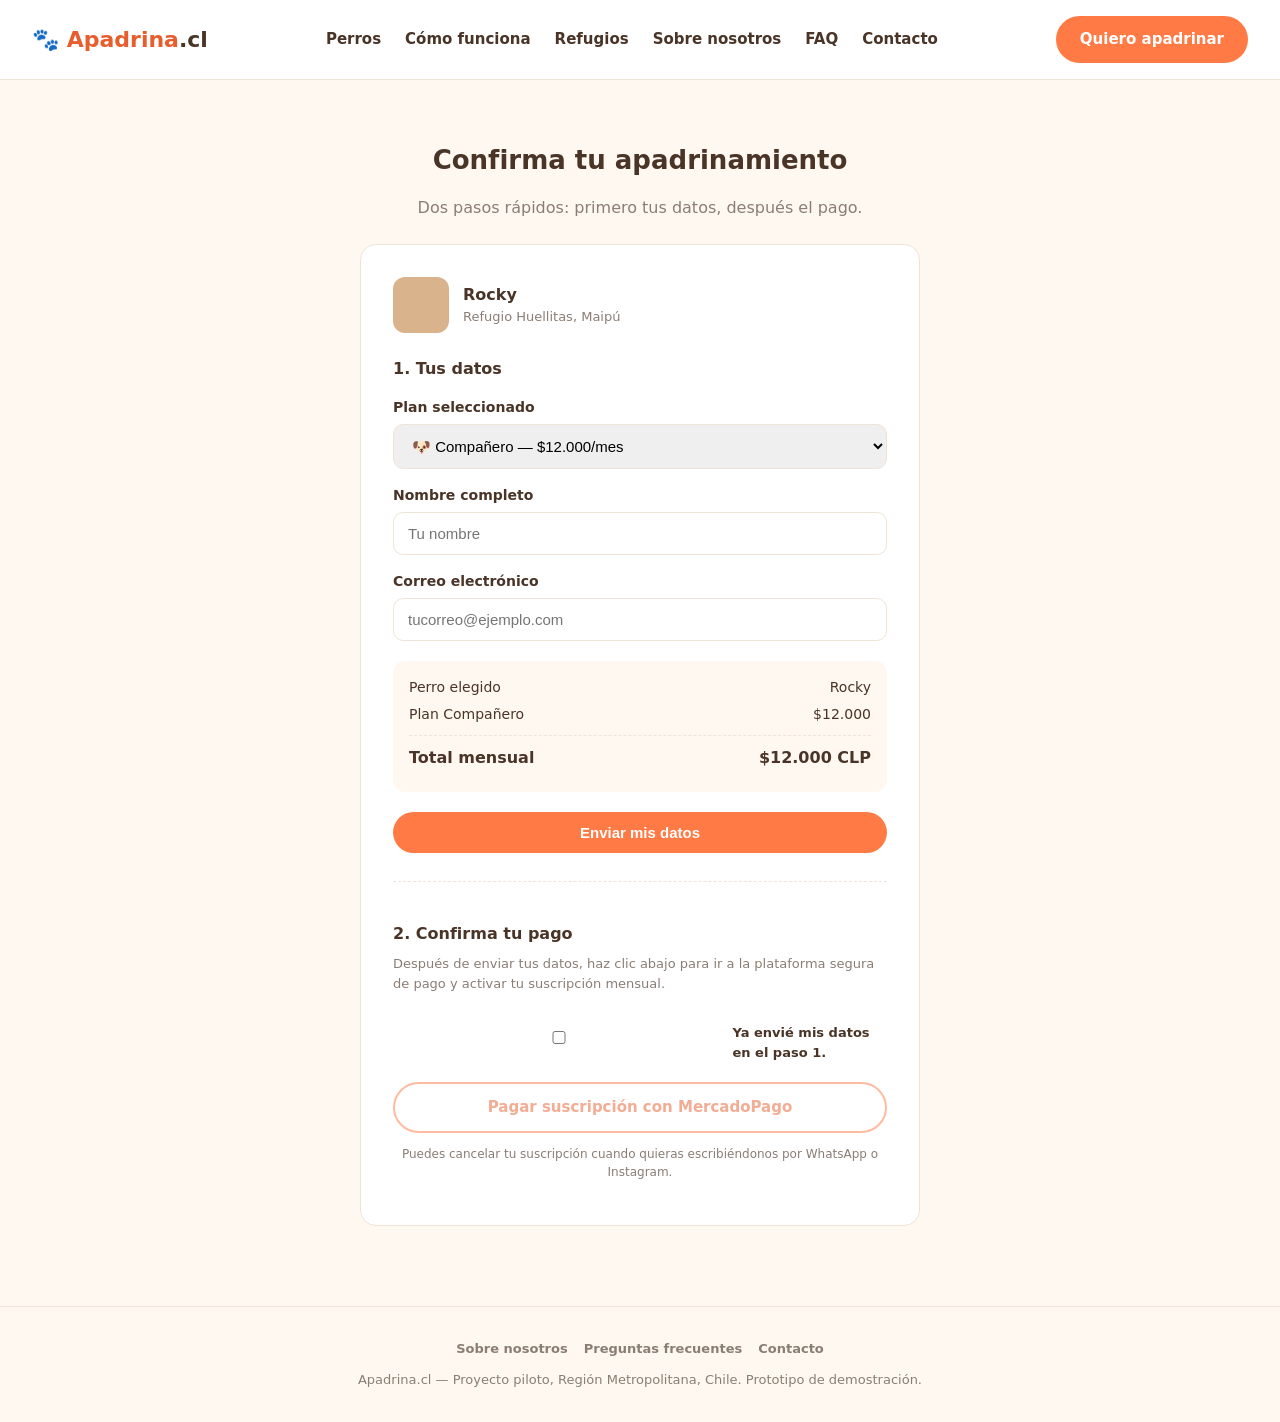
==== checkout.html @ f69b29a4 "v2" ====
<!DOCTYPE html>
<html lang="es-CL">
<head>
<meta charset="UTF-8">
<meta name="viewport" content="width=device-width, initial-scale=1.0">
<title>Suscribirme — Apadrina</title>
<link rel="stylesheet" href="style.css">
</head>
<body>

<div id="header-placeholder"></div>

<div class="container">
  <h2 class="section-title" style="text-align:center;">Confirma tu apadrinamiento</h2>
  <p class="section-sub" style="text-align:center;">Dos pasos rápidos: primero tus datos, después el pago.</p>

  <div class="form-box" style="max-width:560px;">
    <div style="display:flex; align-items:center; gap:14px;">
      <div id="perro-foto" style="width:56px;height:56px;border-radius:12px;background-color:#D9B38C;background-size:cover;background-position:center;"></div>
      <div>
        <b id="perro-nombre">Rocky</b>
        <div style="font-size:13px;color:var(--gris);" id="perro-refugio">Refugio Huellitas, Maipú</div>
      </div>
    </div>

    <!-- PASO 1: Formulario de datos -->
    <h3 style="margin-top:24px; font-size:16px;">1. Tus datos</h3>
    <form id="checkout-form" action="https://formspree.io/f/TU_ID_DE_FORMSPREE" method="POST">
      <input type="hidden" name="perro" id="input-perro" value="Rocky">
      <input type="hidden" name="plan" id="input-plan" value="Compañero - $12.000/mes">

      <label for="plan-select">Plan seleccionado</label>
      <select id="plan-select" name="plan_legible" style="width:100%;padding:12px 14px;border:1px solid var(--borde);border-radius:10px;font-size:15px;">
        <option value="Amigo - $5.000/mes">🐾 Amigo — $5.000/mes</option>
        <option value="Compañero - $12.000/mes" selected>🐶 Compañero — $12.000/mes</option>
        <option value="Familia Apadrina - $20.000/mes">🏡 Familia Apadrina — $20.000/mes</option>
      </select>

      <label for="nombre">Nombre completo</label>
      <input type="text" id="nombre" name="nombre" placeholder="Tu nombre" required>

      <label for="email">Correo electrónico</label>
      <input type="email" id="email" name="email" placeholder="tucorreo@ejemplo.com" required>

      <div class="summary-box">
        <div class="summary-row"><span>Perro elegido</span><span id="resumen-perro">Rocky</span></div>
        <div class="summary-row"><span id="resumen-plan-label">Plan Compañero</span><span id="resumen-plan-precio">$12.000</span></div>
        <div class="summary-row total"><span>Total mensual</span><span id="resumen-total">$12.000 CLP</span></div>
      </div>

      <button type="submit" id="btn-enviar-datos" class="btn btn-primary" style="width:100%; margin-top:20px;">Enviar mis datos</button>
    </form>

    <!-- PASO 2: Pago (se habilita después de enviar el formulario) -->
    <div id="paso-pago" style="margin-top:28px; padding-top:24px; border-top:1px dashed var(--borde);">
      <h3 style="font-size:16px; margin-bottom:8px;">2. Confirma tu pago</h3>
      <p style="font-size:13px; color:var(--gris); margin-top:0;">Después de enviar tus datos, haz clic abajo para ir a la plataforma segura de pago y activar tu suscripción mensual.</p>

      <div class="checkbox-group" style="display:flex; align-items:center; gap:8px; margin:14px 0;">
        <input type="checkbox" id="confirm-data-checkbox">
        <label for="confirm-data-checkbox" style="font-size:13px;">Ya envié mis datos en el paso 1.</label>
      </div>

      <a href="#" id="btn-pagar" class="btn btn-secondary" style="width:100%; text-align:center; display:block; pointer-events:none; opacity:0.5;">Pagar suscripción con MercadoPago</a>
      <p style="font-size:12px; color:var(--gris); text-align:center; margin-top:12px;">Puedes cancelar tu suscripción cuando quieras escribiéndonos por WhatsApp o Instagram.</p>
    </div>
  </div>
</div>

<div id="footer-placeholder"></div>

<script src="animales.js"></script>
<script src="main.js"></script>
<script>
  // Links de suscripción de MercadoPago por nivel (reemplazar cuando estén creados los planes reales)
  const LINKS_MERCADOPAGO = {
    'Amigo - $5.000/mes': 'https://link.mercadopago.cl/apadrina-amigo',
    'Compañero - $12.000/mes': 'https://link.mercadopago.cl/apadrina-companero',
    'Familia Apadrina - $20.000/mes': 'https://link.mercadopago.cl/apadrina-familia',
  };

  const PRECIOS = {
    'Amigo - $5.000/mes': '$5.000',
    'Compañero - $12.000/mes': '$12.000',
    'Familia Apadrina - $20.000/mes': '$20.000',
  };

  document.addEventListener('DOMContentLoaded', () => {
    // Lee el perro y el plan desde la URL (ej. checkout.html?id=rocky&perro=Rocky&tier=companero)
    const params = new URLSearchParams(window.location.search);
    const idAnimal = params.get('id');
    const animal = (idAnimal && typeof animalesDB !== 'undefined') ? animalesDB[idAnimal] : null;
    const perro = animal ? animal.nombre : (params.get('perro') || 'Rocky');
    const tierParam = params.get('tier');

    const tierToPlan = {
      amigo: 'Amigo - $5.000/mes',
      'compañero': 'Compañero - $12.000/mes',
      companero: 'Compañero - $12.000/mes',
      familia: 'Familia Apadrina - $20.000/mes',
    };

    const planSelect = document.getElementById('plan-select');
    if (tierParam && tierToPlan[tierParam]) {
      planSelect.value = tierToPlan[tierParam];
    }

    document.getElementById('perro-nombre').textContent = perro;
    document.getElementById('resumen-perro').textContent = perro;
    document.getElementById('input-perro').value = perro;

    if (animal) {
      document.getElementById('perro-refugio').textContent = `${animal.refugio}, ${animal.comuna}`;
      const fotoEl = document.getElementById('perro-foto');
      const fotoPrincipal = (animal.imagenes && animal.imagenes[0]) ? `Imagenes/Mascotas/${animal.imagenes[0]}` : '';
      if (fotoPrincipal) {
        fotoEl.style.backgroundImage = `url('${fotoPrincipal}')`;
      } else {
        fotoEl.style.backgroundColor = animal.colorPlaceholder || '#D9B38C';
      }
    }

    function actualizarResumen() {
      const planValue = planSelect.value;
      document.getElementById('input-plan').value = planValue;
      document.getElementById('resumen-plan-label').textContent = 'Plan ' + planValue.split(' - ')[0];
      document.getElementById('resumen-plan-precio').textContent = PRECIOS[planValue];
      document.getElementById('resumen-total').textContent = PRECIOS[planValue] + ' CLP';

      const btnPagar = document.getElementById('btn-pagar');
      btnPagar.href = LINKS_MERCADOPAGO[planValue];
    }

    planSelect.addEventListener('change', actualizarResumen);
    actualizarResumen();

    // Habilita el botón de pago solo cuando el usuario confirma que ya envió el formulario
    const checkbox = document.getElementById('confirm-data-checkbox');
    const btnPagar = document.getElementById('btn-pagar');
    checkbox.addEventListener('change', () => {
      if (checkbox.checked) {
        btnPagar.style.pointerEvents = 'auto';
        btnPagar.style.opacity = '1';
        btnPagar.classList.remove('btn-secondary');
        btnPagar.classList.add('btn-primary');
      } else {
        btnPagar.style.pointerEvents = 'none';
        btnPagar.style.opacity = '0.5';
        btnPagar.classList.remove('btn-primary');
        btnPagar.classList.add('btn-secondary');
      }
    });

    // Cuando el formulario se envía, tildamos el checkbox automáticamente
    document.getElementById('checkout-form').addEventListener('submit', () => {
      setTimeout(() => {
        checkbox.checked = true;
        checkbox.dispatchEvent(new Event('change'));
      }, 300);
    });
  });
</script>
</body>
</html>
---- style.css ----
:root {
  --naranja: #FF7A45;
  --naranja-oscuro: #E85D2C;
  --crema: #FFF8F1;
  --marron: #4A3427;
  --verde: #3FA34D;
  --gris: #8A7D74;
  --borde: #F0E4D8;
  --radius: 16px;
}

* { box-sizing: border-box; }

body {
  margin: 0;
  font-family: 'Segoe UI', system-ui, -apple-system, sans-serif;
  background: var(--crema);
  color: var(--marron);
  line-height: 1.5;
}

a { text-decoration: none; color: inherit; }

.navbar {
  display: flex;
  align-items: center;
  justify-content: space-between;
  padding: 16px 32px;
  background: #fff;
  border-bottom: 1px solid var(--borde);
  position: sticky;
  top: 0;
  z-index: 10;
}

.logo {
  font-size: 22px;
  font-weight: 800;
  color: var(--naranja-oscuro);
}

.logo span { color: var(--marron); }

.nav-links { display: flex; gap: 24px; font-weight: 600; font-size: 15px; }
.nav-links a:hover { color: var(--naranja-oscuro); }

.btn {
  display: inline-block;
  padding: 12px 24px;
  border-radius: 999px;
  font-weight: 700;
  border: none;
  cursor: pointer;
  font-size: 15px;
}

.btn-primary { background: var(--naranja); color: #fff; }
.btn-primary:hover { background: var(--naranja-oscuro); }

.btn-secondary { background: #fff; color: var(--naranja-oscuro); border: 2px solid var(--naranja); }

.container { max-width: 1100px; margin: 0 auto; padding: 40px 24px; }

.hero {
  text-align: center;
  padding: 64px 24px;
  background: linear-gradient(180deg, #FFF3E9 0%, var(--crema) 100%);
}

.hero h1 { font-size: 40px; margin-bottom: 12px; max-width: 700px; margin-inline: auto; }
.hero p { font-size: 18px; color: var(--gris); max-width: 600px; margin: 0 auto 28px; }

/* Banner de inicio con foto de fondo (se usa solo en index.html) */
.hero-banner {
  position: relative;
  min-height: 480px;
  display: flex;
  align-items: center;
  justify-content: center;
  text-align: center;
  background-size: cover;
  background-position: center;
  overflow: hidden;
}

.hero-banner-overlay {
  position: absolute;
  inset: 0;
  background: linear-gradient(180deg, rgba(74,52,39,0.55) 0%, rgba(74,52,39,0.75) 100%);
}

.hero-banner-content {
  position: relative;
  z-index: 2;
  padding: 24px;
  color: #fff;
}

.hero-banner-content .badge {
  background: rgba(255,255,255,0.15);
  color: #fff;
}

.hero-banner-content h1 {
  font-size: 42px;
  margin-bottom: 12px;
  max-width: 700px;
  margin-inline: auto;
  text-shadow: 0 2px 12px rgba(0,0,0,0.35);
}

.hero-banner-content p {
  font-size: 18px;
  color: #fff;
  opacity: 0.95;
  max-width: 600px;
  margin: 0 auto 28px;
}

.badge {
  display: inline-block;
  background: #FFE8D9;
  color: var(--naranja-oscuro);
  padding: 6px 14px;
  border-radius: 999px;
  font-weight: 700;
  font-size: 13px;
  margin-bottom: 16px;
}

.grid {
  display: grid;
  grid-template-columns: repeat(auto-fit, minmax(240px, 1fr));
  gap: 24px;
  margin-top: 32px;
}

.card {
  background: #fff;
  border-radius: var(--radius);
  overflow: hidden;
  border: 1px solid var(--borde);
  transition: transform 0.15s, box-shadow 0.15s;
}

.card:hover { transform: translateY(-4px); box-shadow: 0 12px 24px rgba(0,0,0,0.08); }

.card-img {
  height: 180px;
  background-size: cover;
  background-position: center;
  display: flex;
  align-items: flex-end;
  justify-content: flex-end;
  padding: 10px;
}

.card-body { padding: 16px; }
.card-body h3 { margin: 0 0 4px; font-size: 18px; }
.card-body .meta { color: var(--gris); font-size: 13px; margin-bottom: 10px; }

.progress-bar { background: var(--borde); border-radius: 999px; height: 8px; overflow: hidden; margin-bottom: 8px; }
.progress-fill { background: var(--naranja); height: 100%; border-radius: 999px; }

.tag {
  display: inline-block;
  background: #FFF3E9;
  color: var(--naranja-oscuro);
  font-size: 12px;
  font-weight: 700;
  padding: 3px 10px;
  border-radius: 999px;
  position: absolute;
}

.section-title { font-size: 26px; margin-bottom: 6px; }
.section-sub { color: var(--gris); margin-bottom: 24px; }

.tiers {
  display: grid;
  grid-template-columns: repeat(auto-fit, minmax(220px, 1fr));
  gap: 20px;
}

.tier {
  background: #fff;
  border: 2px solid var(--borde);
  border-radius: var(--radius);
  padding: 24px;
  cursor: pointer;
  transition: border-color 0.15s;
}

.tier:hover, .tier.selected { border-color: var(--naranja); }
.tier h4 { margin: 0 0 4px; font-size: 18px; }
.tier .price { font-size: 28px; font-weight: 800; color: var(--naranja-oscuro); margin: 8px 0; }
.tier .price span { font-size: 14px; color: var(--gris); font-weight: 500; }
.tier ul { padding-left: 18px; margin: 12px 0; color: var(--marron); font-size: 14px; }
.tier li { margin-bottom: 6px; }

footer {
  text-align: center;
  padding: 32px;
  color: var(--gris);
  font-size: 13px;
  border-top: 1px solid var(--borde);
  margin-top: 40px;
}

.dog-hero {
  display: grid;
  grid-template-columns: 1fr 1fr;
  gap: 40px;
  align-items: start;
}

.dog-photo {
  width: 100%;
  height: 380px;
  border-radius: var(--radius);
  background-size: cover;
  background-position: center;
}

.stat-box {
  display: flex;
  gap: 16px;
  margin: 20px 0;
}

.stat {
  background: #fff;
  border: 1px solid var(--borde);
  border-radius: 12px;
  padding: 14px 18px;
  flex: 1;
  text-align: center;
}

.stat b { display: block; font-size: 20px; color: var(--naranja-oscuro); }
.stat span { font-size: 12px; color: var(--gris); }

.form-box {
  background: #fff;
  border: 1px solid var(--borde);
  border-radius: var(--radius);
  padding: 32px;
  max-width: 480px;
  margin: 0 auto;
}

.form-box label { display: block; font-weight: 700; margin: 16px 0 6px; font-size: 14px; }
.form-box input {
  width: 100%;
  padding: 12px 14px;
  border: 1px solid var(--borde);
  border-radius: 10px;
  font-size: 15px;
}

.summary-box {
  background: var(--crema);
  border-radius: 12px;
  padding: 16px;
  margin-top: 20px;
  font-size: 14px;
}

.summary-row { display: flex; justify-content: space-between; margin-bottom: 6px; }
.summary-row.total { font-weight: 800; font-size: 16px; border-top: 1px dashed var(--borde); padding-top: 10px; margin-top: 10px; }

.dash-layout { display: grid; grid-template-columns: 280px 1fr; gap: 24px; }

.dash-sidebar {
  background: #fff;
  border: 1px solid var(--borde);
  border-radius: var(--radius);
  padding: 20px;
  height: fit-content;
}

.dash-sidebar img.avatar {
  width: 100%;
  height: 160px;
  object-fit: cover;
  border-radius: 12px;
  background-size: cover;
  background-position: center;
}

.chat-box {
  background: #fff;
  border: 1px solid var(--borde);
  border-radius: var(--radius);
  display: flex;
  flex-direction: column;
  height: 560px;
}

.chat-header {
  padding: 16px 20px;
  border-bottom: 1px solid var(--borde);
  font-weight: 700;
  display: flex;
  align-items: center;
  gap: 10px;
}

.chat-messages {
  flex: 1;
  padding: 20px;
  overflow-y: auto;
  display: flex;
  flex-direction: column;
  gap: 14px;
}

.msg { max-width: 70%; padding: 10px 14px; border-radius: 14px; font-size: 14px; }
.msg.received { background: var(--crema); align-self: flex-start; border-bottom-left-radius: 4px; }
.msg.sent { background: var(--naranja); color: #fff; align-self: flex-end; border-bottom-right-radius: 4px; }
.msg img { max-width: 100%; border-radius: 10px; margin-top: 6px; display: block; }
.msg .time { font-size: 11px; opacity: 0.6; margin-top: 4px; }

.chat-input {
  display: flex;
  gap: 10px;
  padding: 14px;
  border-top: 1px solid var(--borde);
}

.chat-input input {
  flex: 1;
  padding: 12px 14px;
  border: 1px solid var(--borde);
  border-radius: 999px;
  font-size: 14px;
}

.dash-nav { list-style: none; padding: 0; margin: 20px 0 0; }
.dash-nav li { padding: 10px 12px; border-radius: 8px; font-weight: 600; font-size: 14px; margin-bottom: 4px; }
.dash-nav li.active { background: #FFF3E9; color: var(--naranja-oscuro); }

/* Menú móvil */
.mobile-menu-button {
  display: none;
  background: none;
  border: none;
  cursor: pointer;
  padding: 6px;
}

.hamburger-icon,
.hamburger-icon::before,
.hamburger-icon::after {
  display: block;
  width: 24px;
  height: 2px;
  background: var(--marron);
  position: relative;
  transition: 0.2s;
}

.hamburger-icon::before,
.hamburger-icon::after {
  content: "";
  position: absolute;
  left: 0;
}

.hamburger-icon::before { top: -7px; }
.hamburger-icon::after { top: 7px; }

@media (max-width: 800px) {
  .navbar { padding: 14px 20px; flex-wrap: wrap; }
  .logo { font-size: 19px; }

  .nav-links {
    display: none;
    position: absolute;
    top: 100%;
    left: 0;
    right: 0;
    background: #fff;
    flex-direction: column;
    gap: 0;
    padding: 8px 20px 16px;
    border-bottom: 1px solid var(--borde);
    box-shadow: 0 8px 16px rgba(0,0,0,0.06);
  }

  .nav-links.open {
    display: flex;
  }

  .nav-links a {
    padding: 12px 0;
    border-bottom: 1px solid var(--borde);
  }

  .nav-links a:last-child { border-bottom: none; }

  .mobile-menu-button { display: block; order: 3; }

  .navbar .btn-primary { order: 2; font-size: 13px; padding: 10px 16px; }

  .hero { padding: 40px 18px; }
  .hero h1 { font-size: 28px; }
  .hero p { font-size: 15px; }

  .hero-banner { min-height: 360px; }
  .hero-banner-content h1 { font-size: 28px; }
  .hero-banner-content p { font-size: 15px; }

  .container { padding: 28px 16px; }

  .grid { grid-template-columns: 1fr; gap: 16px; }
  .grid[style*="repeat(3"] { grid-template-columns: 1fr !important; }

  .section-title { font-size: 21px; }

  .dog-hero, .dash-layout { grid-template-columns: 1fr; }
  .dog-photo { height: 220px; }

  .stat-box { flex-wrap: wrap; }
  .stat { min-width: 45%; }

  .tiers { grid-template-columns: 1fr; }

  .form-box { padding: 20px; }

  .dash-sidebar { order: 2; }
  .chat-box { height: 460px; order: 1; }
  .msg { max-width: 85%; }

  footer { padding: 24px 16px; font-size: 12px; }
}

@media (max-width: 420px) {
  .stat { min-width: 100%; }
}
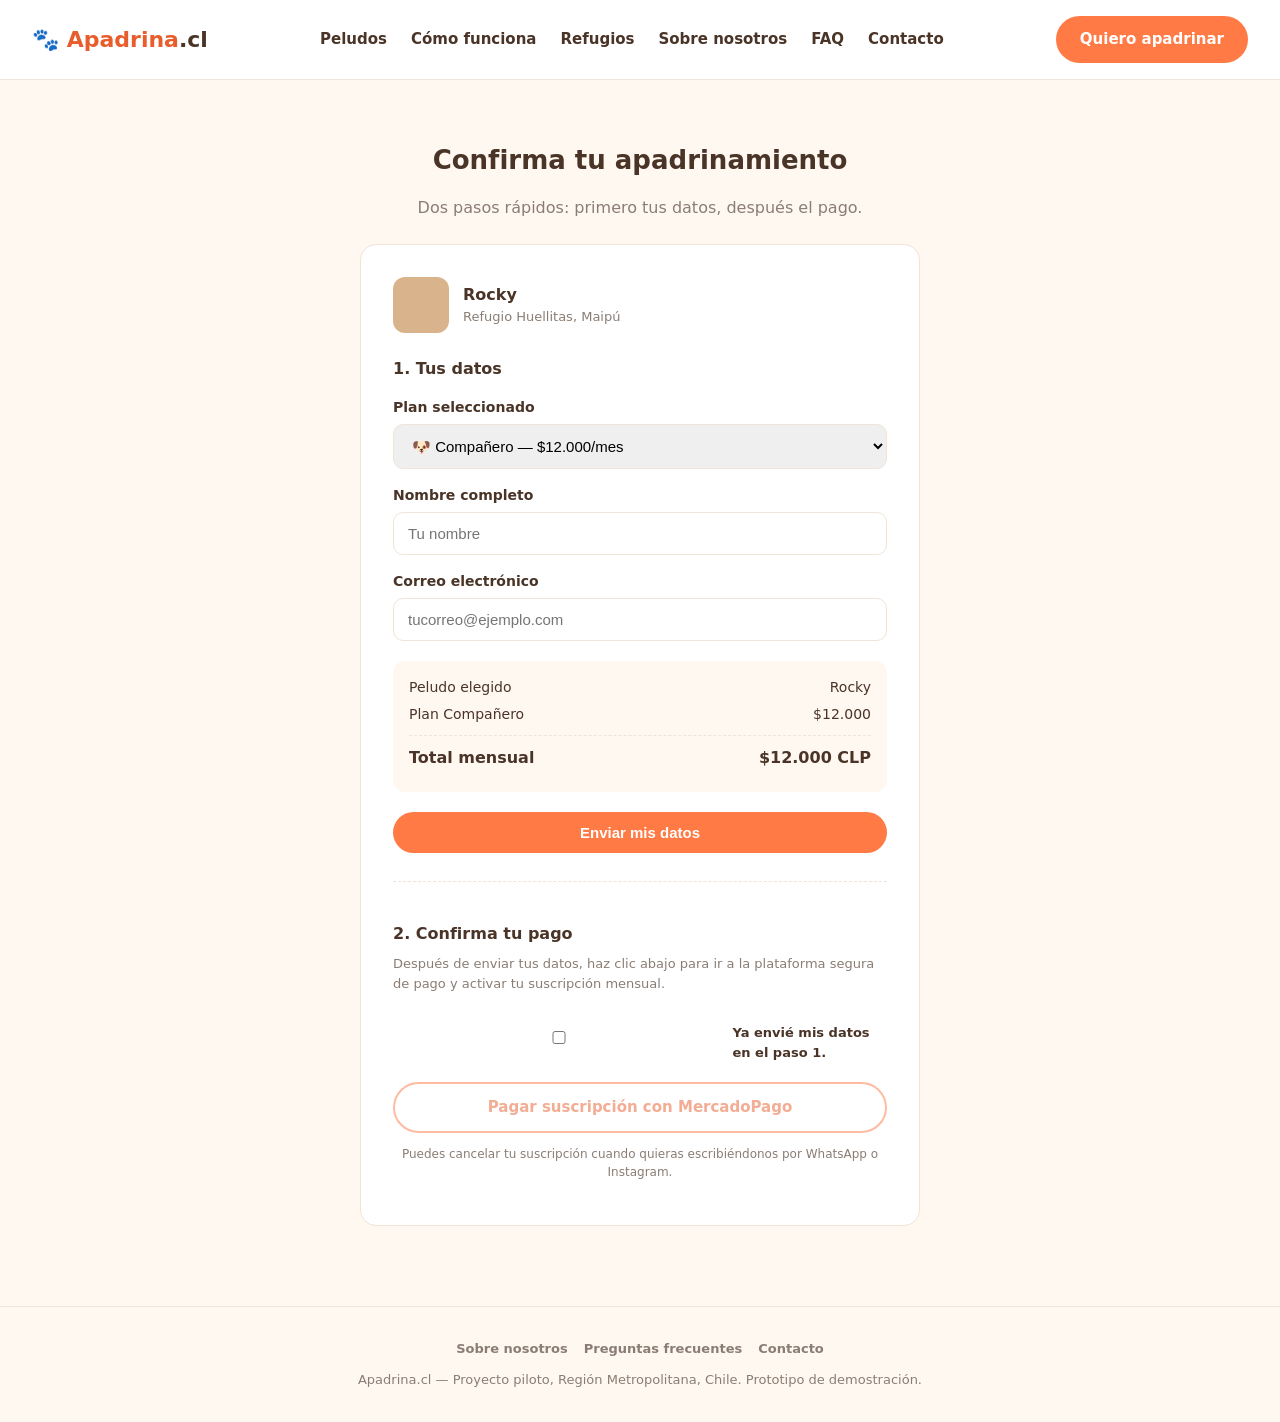
==== commit a3a09e7e: "v4" ====
--- a/checkout.html
+++ b/checkout.html
@@ -5,6 +5,7 @@
 <meta name="viewport" content="width=device-width, initial-scale=1.0">
 <title>Suscribirme — Apadrina</title>
 <link rel="stylesheet" href="style.css">
+<link rel="icon" href="Imagenes/Banners/favicon.png" type="image/png">
 </head>
 <body>
 
@@ -43,7 +44,7 @@
       <input type="email" id="email" name="email" placeholder="tucorreo@ejemplo.com" required>
 
       <div class="summary-box">
-        <div class="summary-row"><span>Perro elegido</span><span id="resumen-perro">Rocky</span></div>
+        <div class="summary-row"><span>Peludo elegido</span><span id="resumen-perro">Rocky</span></div>
         <div class="summary-row"><span id="resumen-plan-label">Plan Compañero</span><span id="resumen-plan-precio">$12.000</span></div>
         <div class="summary-row total"><span>Total mensual</span><span id="resumen-total">$12.000 CLP</span></div>
       </div>
--- a/style.css
+++ b/style.css
@@ -117,6 +117,11 @@
   margin: 0 auto 28px;
 }
 
+/* Banner de escritorio por defecto; se reemplaza por la versión vertical en mobile (ver media query abajo) */
+.hero-banner {
+  background-image: url('Imagenes/Banners/bannersperritos.png');
+}
+
 .badge {
   display: inline-block;
   background: #FFE8D9;
@@ -133,6 +138,126 @@
   grid-template-columns: repeat(auto-fit, minmax(240px, 1fr));
   gap: 24px;
   margin-top: 32px;
+}
+
+/* Sección "Cómo funciona" con tono emocional, no de checklist */
+.pasos-emocion {
+  display: grid;
+  grid-template-columns: repeat(3, 1fr);
+  gap: 28px;
+  margin-top: 36px;
+  position: relative;
+}
+
+.paso-emocion {
+  background: #fff;
+  border: 1px solid var(--borde);
+  border-radius: var(--radius);
+  padding: 32px 24px;
+  text-align: center;
+  position: relative;
+  transition: transform 0.2s ease, box-shadow 0.2s ease;
+}
+
+.paso-emocion:hover {
+  transform: translateY(-6px);
+  box-shadow: 0 16px 32px rgba(232, 93, 44, 0.12);
+}
+
+.paso-emoji {
+  display: block;
+  font-size: 40px;
+  margin-bottom: 12px;
+}
+
+.paso-numero {
+  display: inline-block;
+  color: var(--naranja-oscuro);
+  font-weight: 800;
+  font-size: 12px;
+  letter-spacing: 1.5px;
+  text-transform: uppercase;
+  background: #FFF3E9;
+  padding: 4px 12px;
+  border-radius: 999px;
+  margin-bottom: 14px;
+}
+
+.paso-emocion h3 {
+  font-size: 19px;
+  margin: 0 0 10px;
+  color: var(--marron);
+}
+
+.paso-emocion p {
+  font-size: 14.5px;
+  color: var(--gris);
+  line-height: 1.6;
+  margin: 0;
+}
+
+/* Acordeón de FAQ */
+.faq-acordeon {
+  display: flex;
+  flex-direction: column;
+  gap: 14px;
+}
+
+.faq-item {
+  background: #fff;
+  border: 1px solid var(--borde);
+  border-radius: var(--radius);
+  overflow: hidden;
+  transition: border-color 0.2s ease;
+}
+
+.faq-item.open {
+  border-color: var(--naranja);
+}
+
+.faq-pregunta {
+  width: 100%;
+  display: flex;
+  align-items: center;
+  justify-content: space-between;
+  gap: 16px;
+  background: none;
+  border: none;
+  text-align: left;
+  padding: 20px 22px;
+  font-size: 15.5px;
+  font-weight: 700;
+  color: var(--marron);
+  cursor: pointer;
+  font-family: inherit;
+}
+
+.faq-pregunta:hover { color: var(--naranja-oscuro); }
+
+.faq-flecha {
+  flex-shrink: 0;
+  font-size: 22px;
+  font-weight: 400;
+  color: var(--naranja);
+  transition: transform 0.25s ease;
+}
+
+.faq-item.open .faq-flecha {
+  transform: rotate(45deg);
+}
+
+.faq-respuesta {
+  max-height: 0;
+  overflow: hidden;
+  transition: max-height 0.3s ease;
+}
+
+.faq-respuesta p {
+  margin: 0;
+  padding: 0 22px 22px;
+  color: var(--gris);
+  font-size: 14.5px;
+  line-height: 1.65;
 }
 
 .card {
@@ -407,7 +532,10 @@
   .hero h1 { font-size: 28px; }
   .hero p { font-size: 15px; }
 
-  .hero-banner { min-height: 360px; }
+  .hero-banner {
+    min-height: 360px;
+    background-image: url('Imagenes/Banners/bannersperritoscelular.png');
+  }
   .hero-banner-content h1 { font-size: 28px; }
   .hero-banner-content p { font-size: 15px; }
 
@@ -415,6 +543,9 @@
 
   .grid { grid-template-columns: 1fr; gap: 16px; }
   .grid[style*="repeat(3"] { grid-template-columns: 1fr !important; }
+
+  .pasos-emocion { grid-template-columns: 1fr; gap: 18px; }
+  .paso-emocion { padding: 26px 20px; }
 
   .section-title { font-size: 21px; }
 
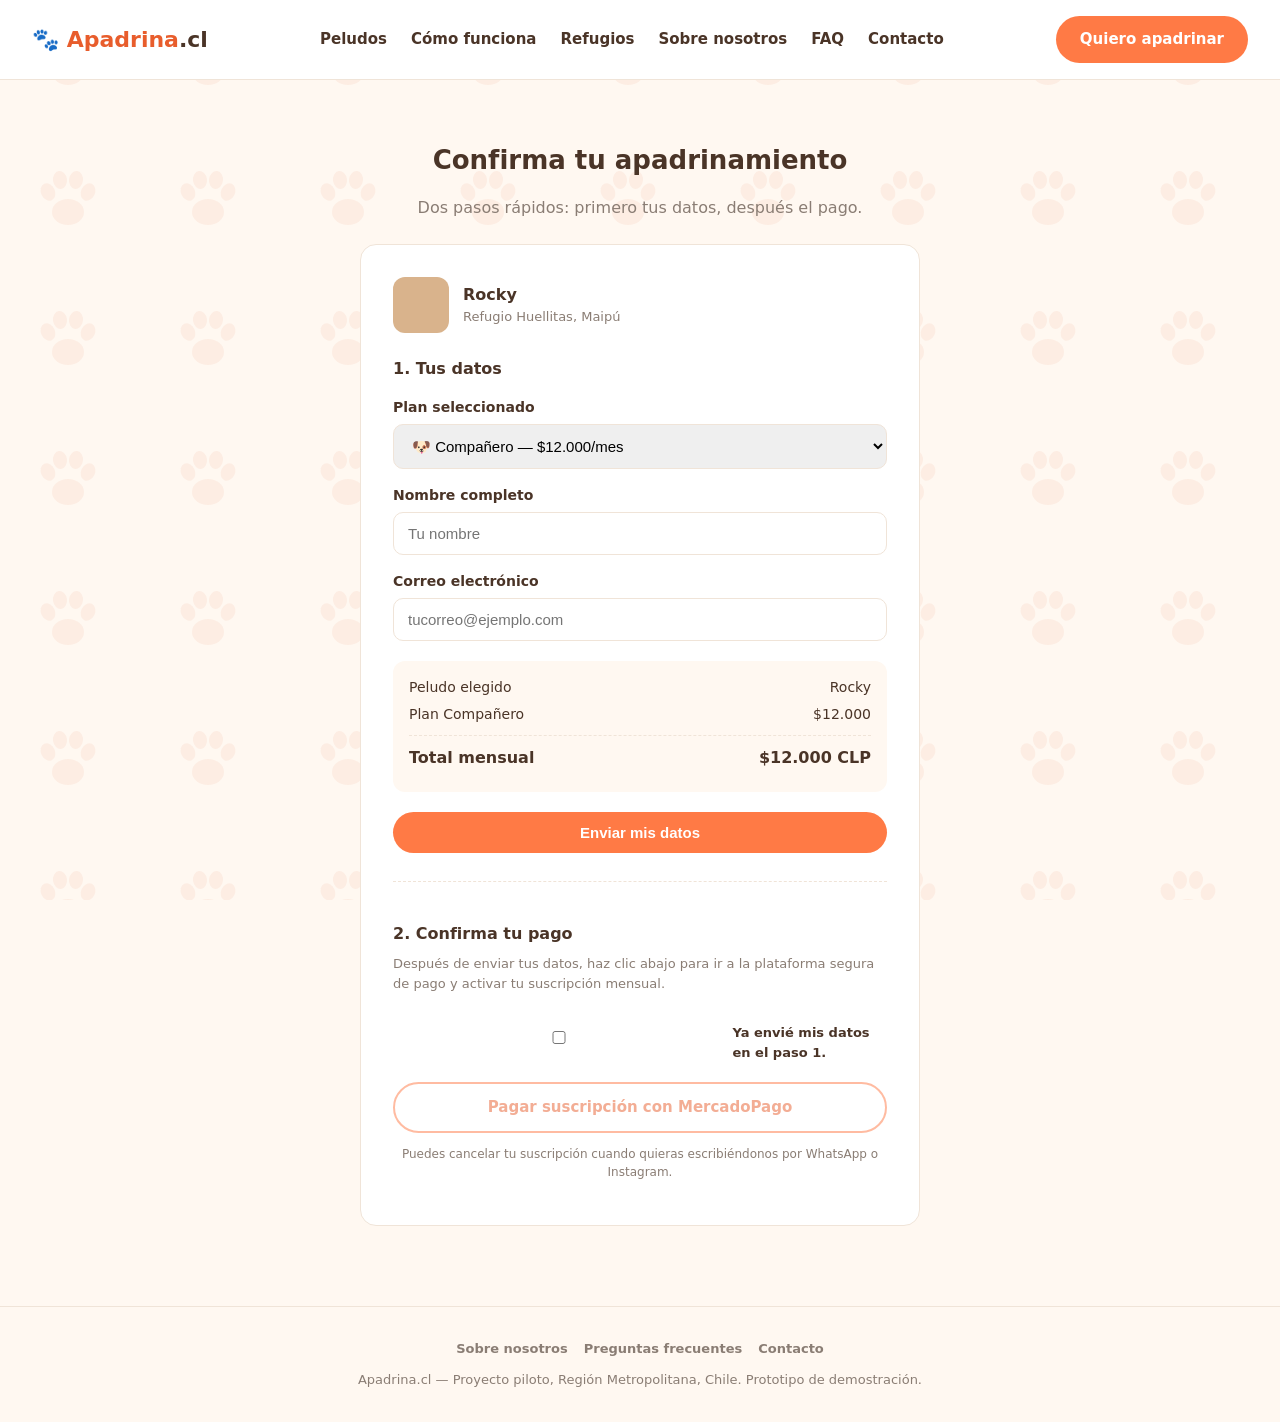
==== commit c5cb88ff: "Update checkout.html" ====
--- a/checkout.html
+++ b/checkout.html
@@ -26,7 +26,7 @@
 
     <!-- PASO 1: Formulario de datos -->
     <h3 style="margin-top:24px; font-size:16px;">1. Tus datos</h3>
-    <form id="checkout-form" action="https://formspree.io/f/TU_ID_DE_FORMSPREE" method="POST">
+    <form id="checkout-form" action="https://formspree.io/f/mgawyrad" method="POST">
       <input type="hidden" name="perro" id="input-perro" value="Rocky">
       <input type="hidden" name="plan" id="input-plan" value="Compañero - $12.000/mes">
 
--- a/style.css
+++ b/style.css
@@ -14,7 +14,9 @@
 body {
   margin: 0;
   font-family: 'Segoe UI', system-ui, -apple-system, sans-serif;
-  background: var(--crema);
+  background-color: var(--crema);
+  background-image: url("data:image/svg+xml,%3Csvg xmlns='http://www.w3.org/2000/svg' width='140' height='140' viewBox='0 0 140 140'%3E%3Cg fill='%23E85D2C' fill-opacity='0.07'%3E%3Cellipse cx='68' cy='72' rx='16' ry='13'/%3E%3Cellipse cx='48' cy='52' rx='7' ry='9' transform='rotate(-25 48 52)'/%3E%3Cellipse cx='60' cy='40' rx='7' ry='9' transform='rotate(-8 60 40)'/%3E%3Cellipse cx='76' cy='40' rx='7' ry='9' transform='rotate(8 76 40)'/%3E%3Cellipse cx='88' cy='52' rx='7' ry='9' transform='rotate(25 88 52)'/%3E%3C/g%3E%3C/svg%3E");
+  background-attachment: fixed;
   color: var(--marron);
   line-height: 1.5;
 }
@@ -260,6 +262,61 @@
   line-height: 1.65;
 }
 
+/* Página Sobre nosotros */
+.historia-bloque {
+  background: #fff;
+  border: 1px solid var(--borde);
+  border-radius: var(--radius);
+  padding: 36px;
+}
+
+.historia-bloque p {
+  font-size: 16px;
+  line-height: 1.8;
+  color: var(--marron);
+  margin: 0 0 18px;
+}
+
+.historia-bloque p:last-child { margin-bottom: 0; }
+
+.stats-fila {
+  display: grid;
+  grid-template-columns: repeat(3, 1fr);
+  gap: 20px;
+  margin-top: 0;
+}
+
+.stat-grande {
+  text-align: center;
+  padding: 28px 16px;
+  background: linear-gradient(160deg, #FFF3E9 0%, #fff 100%);
+  border: 1px solid var(--borde);
+  border-radius: var(--radius);
+}
+
+.stat-grande-num {
+  display: block;
+  font-size: 30px;
+  font-weight: 800;
+  color: var(--naranja-oscuro);
+  margin-bottom: 6px;
+}
+
+.stat-grande-label {
+  display: block;
+  font-size: 13px;
+  color: var(--gris);
+  font-weight: 600;
+}
+
+.cta-refugio {
+  text-align: center;
+  background: linear-gradient(160deg, #FFF3E9 0%, var(--crema) 100%);
+  border: 1px solid var(--borde);
+  border-radius: var(--radius);
+  padding: 48px 24px;
+}
+
 .card {
   background: #fff;
   border-radius: var(--radius);
@@ -322,6 +379,210 @@
 .tier .price span { font-size: 14px; color: var(--gris); font-weight: 500; }
 .tier ul { padding-left: 18px; margin: 12px 0; color: var(--marron); font-size: 14px; }
 .tier li { margin-bottom: 6px; }
+
+/* Carrusel de peludos destacados (inicio) */
+.carrusel-wrap {
+  position: relative;
+  margin-top: 32px;
+}
+
+.carrusel-track {
+  display: flex;
+  gap: 20px;
+  overflow-x: auto;
+  scroll-behavior: smooth;
+  scrollbar-width: none;
+  padding: 4px 2px 16px;
+}
+
+.carrusel-track::-webkit-scrollbar { display: none; }
+
+.carrusel-track .card {
+  flex: 0 0 250px;
+}
+
+.carrusel-btn {
+  background: #fff;
+  border: 1px solid var(--borde);
+  border-radius: 50%;
+  width: 42px;
+  height: 42px;
+  font-size: 18px;
+  color: var(--naranja-oscuro);
+  cursor: pointer;
+  position: absolute;
+  top: 40%;
+  z-index: 5;
+  box-shadow: 0 4px 12px rgba(0,0,0,0.1);
+  display: flex;
+  align-items: center;
+  justify-content: center;
+  transition: transform 0.2s, background-color 0.2s;
+}
+
+.carrusel-btn:hover { background: var(--naranja); color: #fff; transform: translateY(-50%) scale(1.08); }
+.carrusel-btn.prev { left: -18px; }
+.carrusel-btn.next { right: -18px; }
+
+.ver-refugios-wrap { text-align: center; margin-top: 28px; }
+
+/* Testimonios */
+.testimonios-section {
+  position: relative;
+  background: linear-gradient(160deg, var(--marron) 0%, #3a2a1f 100%);
+  border-radius: var(--radius);
+  padding: 56px 32px;
+  margin-top: 8px;
+  overflow: hidden;
+}
+
+/* Fondo de burbujas de diálogo, solo en esta sección */
+.testimonios-section::before {
+  content: "";
+  position: absolute;
+  inset: 0;
+  pointer-events: none;
+  background-image: url("data:image/svg+xml,%3Csvg xmlns='http://www.w3.org/2000/svg' width='180' height='180' viewBox='0 0 180 180'%3E%3Cg fill='%23FFFFFF' fill-opacity='0.05'%3E%3Cpath d='M20 20h50a10 10 0 0 1 10 10v24a10 10 0 0 1-10 10H46l-10 12v-12H20a10 10 0 0 1-10-10V30a10 10 0 0 1 10-10z'/%3E%3Cpath d='M110 90h40a8 8 0 0 1 8 8v18a8 8 0 0 1-8 8h-6l-8 10v-10h-26a8 8 0 0 1-8-8V98a8 8 0 0 1 8-8z'/%3E%3Ccircle cx='140' cy='40' r='5'/%3E%3Ccircle cx='155' cy='55' r='3'/%3E%3Ccircle cx='30' cy='130' r='4'/%3E%3Ccircle cx='45' cy='142' r='3'/%3E%3C/g%3E%3C/svg%3E");
+  background-size: 180px 180px;
+  background-repeat: repeat;
+}
+
+.testimonios-section > * {
+  position: relative;
+  z-index: 1;
+}
+
+.testimonios-section .section-title,
+.testimonios-section .section-sub {
+  color: #fff;
+  text-align: center;
+}
+
+.testimonios-section .section-sub { color: rgba(255,255,255,0.7); }
+
+.testimonios-wrap { position: relative; margin-top: 32px; }
+
+.testimonios-track {
+  display: flex;
+  gap: 20px;
+  overflow-x: auto;
+  scroll-behavior: smooth;
+  scrollbar-width: none;
+  padding: 4px 2px 8px;
+  scroll-snap-type: x mandatory;
+  -webkit-overflow-scrolling: touch;
+}
+
+.testimonios-track::-webkit-scrollbar { display: none; }
+
+.testimonio-card {
+  flex: 0 0 300px;
+  scroll-snap-align: center;
+  background: rgba(255,255,255,0.06);
+  border: 1px solid rgba(255,255,255,0.12);
+  border-radius: var(--radius);
+  padding: 26px;
+  color: #fff;
+  display: flex;
+  flex-direction: column;
+  justify-content: space-between;
+  min-height: 200px;
+}
+
+.testimonio-card .quote {
+  font-size: 15px;
+  line-height: 1.6;
+  font-style: italic;
+  margin: 0 0 18px;
+  color: rgba(255,255,255,0.95);
+}
+
+.testimonio-autor { font-weight: 700; font-size: 14px; }
+.testimonio-rol { font-size: 12.5px; color: rgba(255,255,255,0.65); }
+
+.testimonios-dots {
+  display: none;
+  justify-content: center;
+  gap: 8px;
+  margin-top: 16px;
+}
+
+.testimonios-dots .dot {
+  width: 7px;
+  height: 7px;
+  border-radius: 50%;
+  background: rgba(255,255,255,0.3);
+  transition: background 0.2s, transform 0.2s;
+  cursor: pointer;
+}
+
+.testimonios-dots .dot.activo {
+  background: var(--naranja);
+  transform: scale(1.3);
+}
+
+/* Página de refugios */
+.refugio-card {
+  background: #fff;
+  border: 1px solid var(--borde);
+  border-radius: var(--radius);
+  padding: 24px;
+  text-align: left;
+  transition: transform 0.15s, box-shadow 0.15s;
+}
+
+.refugio-card:hover { transform: translateY(-4px); box-shadow: 0 12px 24px rgba(0,0,0,0.08); }
+
+.refugio-logo {
+  width: 56px;
+  height: 56px;
+  border-radius: 50%;
+  background-size: cover;
+  background-position: center;
+  margin-bottom: 14px;
+  display: flex;
+  align-items: center;
+  justify-content: center;
+  font-size: 24px;
+  color: #fff;
+  font-weight: 800;
+}
+
+.refugio-card h3 { margin: 0 0 4px; font-size: 19px; }
+.refugio-card .meta { color: var(--gris); font-size: 13px; margin-bottom: 12px; }
+.refugio-card p { font-size: 14px; color: var(--marron); margin: 0 0 18px; line-height: 1.55; }
+
+/* Beneficios por plan (perfil-perro.html) */
+.tier-beneficios-label {
+  font-size: 11.5px;
+  font-weight: 800;
+  letter-spacing: 1px;
+  text-transform: uppercase;
+  color: var(--naranja-oscuro);
+  margin: 14px 0 6px;
+}
+
+.tier ul.lista-beneficios {
+  list-style: none;
+  padding: 0;
+  margin: 0 0 12px;
+}
+
+.tier ul.lista-beneficios li {
+  display: flex;
+  align-items: flex-start;
+  gap: 8px;
+  margin-bottom: 8px;
+  font-size: 14px;
+  color: var(--marron);
+}
+
+.tier ul.lista-beneficios li::before {
+  content: "✓";
+  color: var(--verde);
+  font-weight: 800;
+  flex-shrink: 0;
+}
 
 footer {
   text-align: center;
@@ -547,6 +808,14 @@
   .pasos-emocion { grid-template-columns: 1fr; gap: 18px; }
   .paso-emocion { padding: 26px 20px; }
 
+  .historia-bloque { padding: 24px; }
+  .historia-bloque p { font-size: 14.5px; }
+
+  .stats-fila { grid-template-columns: 1fr; gap: 12px; }
+  .stat-grande { padding: 20px 16px; }
+
+  .cta-refugio { padding: 32px 20px; }
+
   .section-title { font-size: 21px; }
 
   .dog-hero, .dash-layout { grid-template-columns: 1fr; }
@@ -564,6 +833,17 @@
   .msg { max-width: 85%; }
 
   footer { padding: 24px 16px; font-size: 12px; }
+
+  .carrusel-track .card { flex-basis: 210px; }
+  .carrusel-btn { width: 36px; height: 36px; font-size: 15px; }
+  .carrusel-btn.prev { left: -8px; }
+  .carrusel-btn.next { right: -8px; }
+
+  .testimonios-section { padding: 36px 18px; }
+  .testimonio-card { flex: 0 0 84%; padding: 20px; }
+  .testimonios-dots { display: flex; }
+
+  .refugio-card { padding: 20px; }
 }
 
 @media (max-width: 420px) {
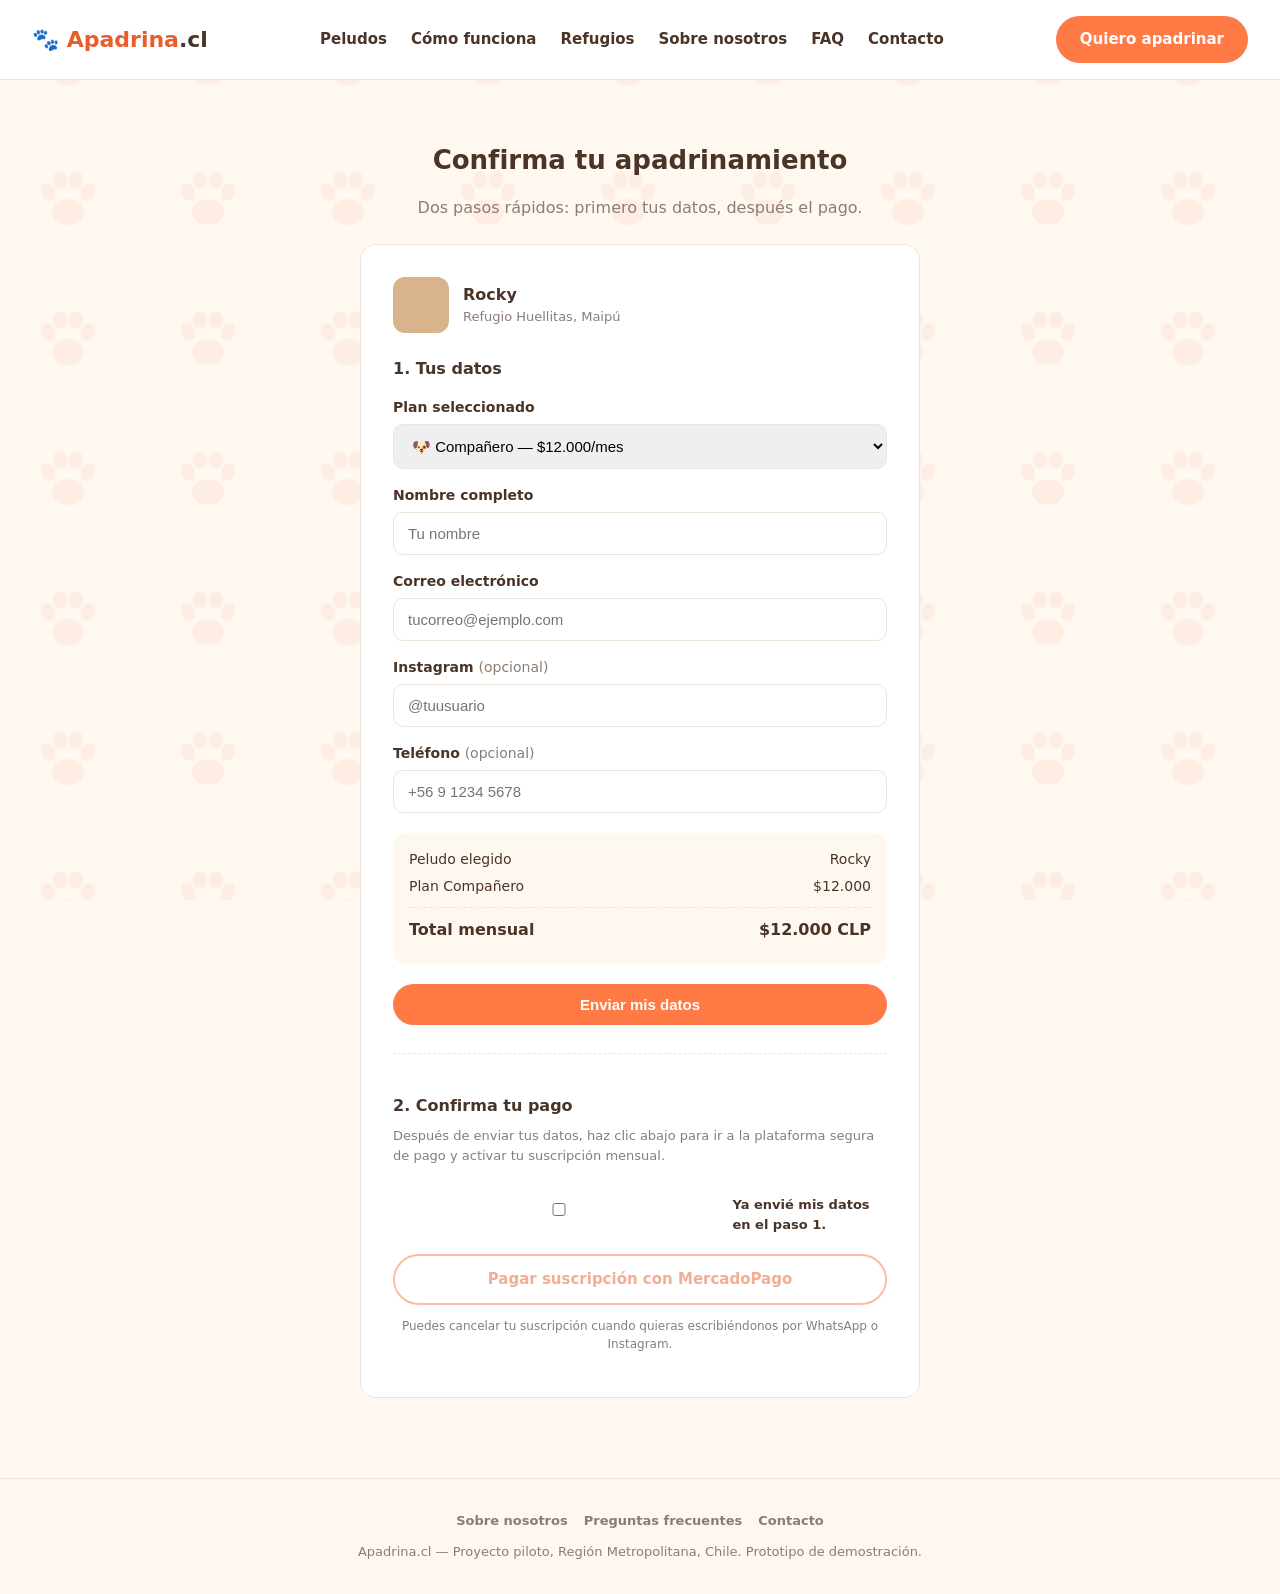
==== commit 0b272bbb: "Update checkout.html" ====
--- a/checkout.html
+++ b/checkout.html
@@ -42,6 +42,12 @@
 
       <label for="email">Correo electrónico</label>
       <input type="email" id="email" name="email" placeholder="tucorreo@ejemplo.com" required>
+
+      <label for="instagram">Instagram <span style="font-weight:400; color:var(--gris);">(opcional)</span></label>
+      <input type="text" id="instagram" name="instagram" placeholder="@tuusuario">
+
+      <label for="telefono">Teléfono <span style="font-weight:400; color:var(--gris);">(opcional)</span></label>
+      <input type="tel" id="telefono" name="telefono" placeholder="+56 9 1234 5678">
 
       <div class="summary-box">
         <div class="summary-row"><span>Peludo elegido</span><span id="resumen-perro">Rocky</span></div>
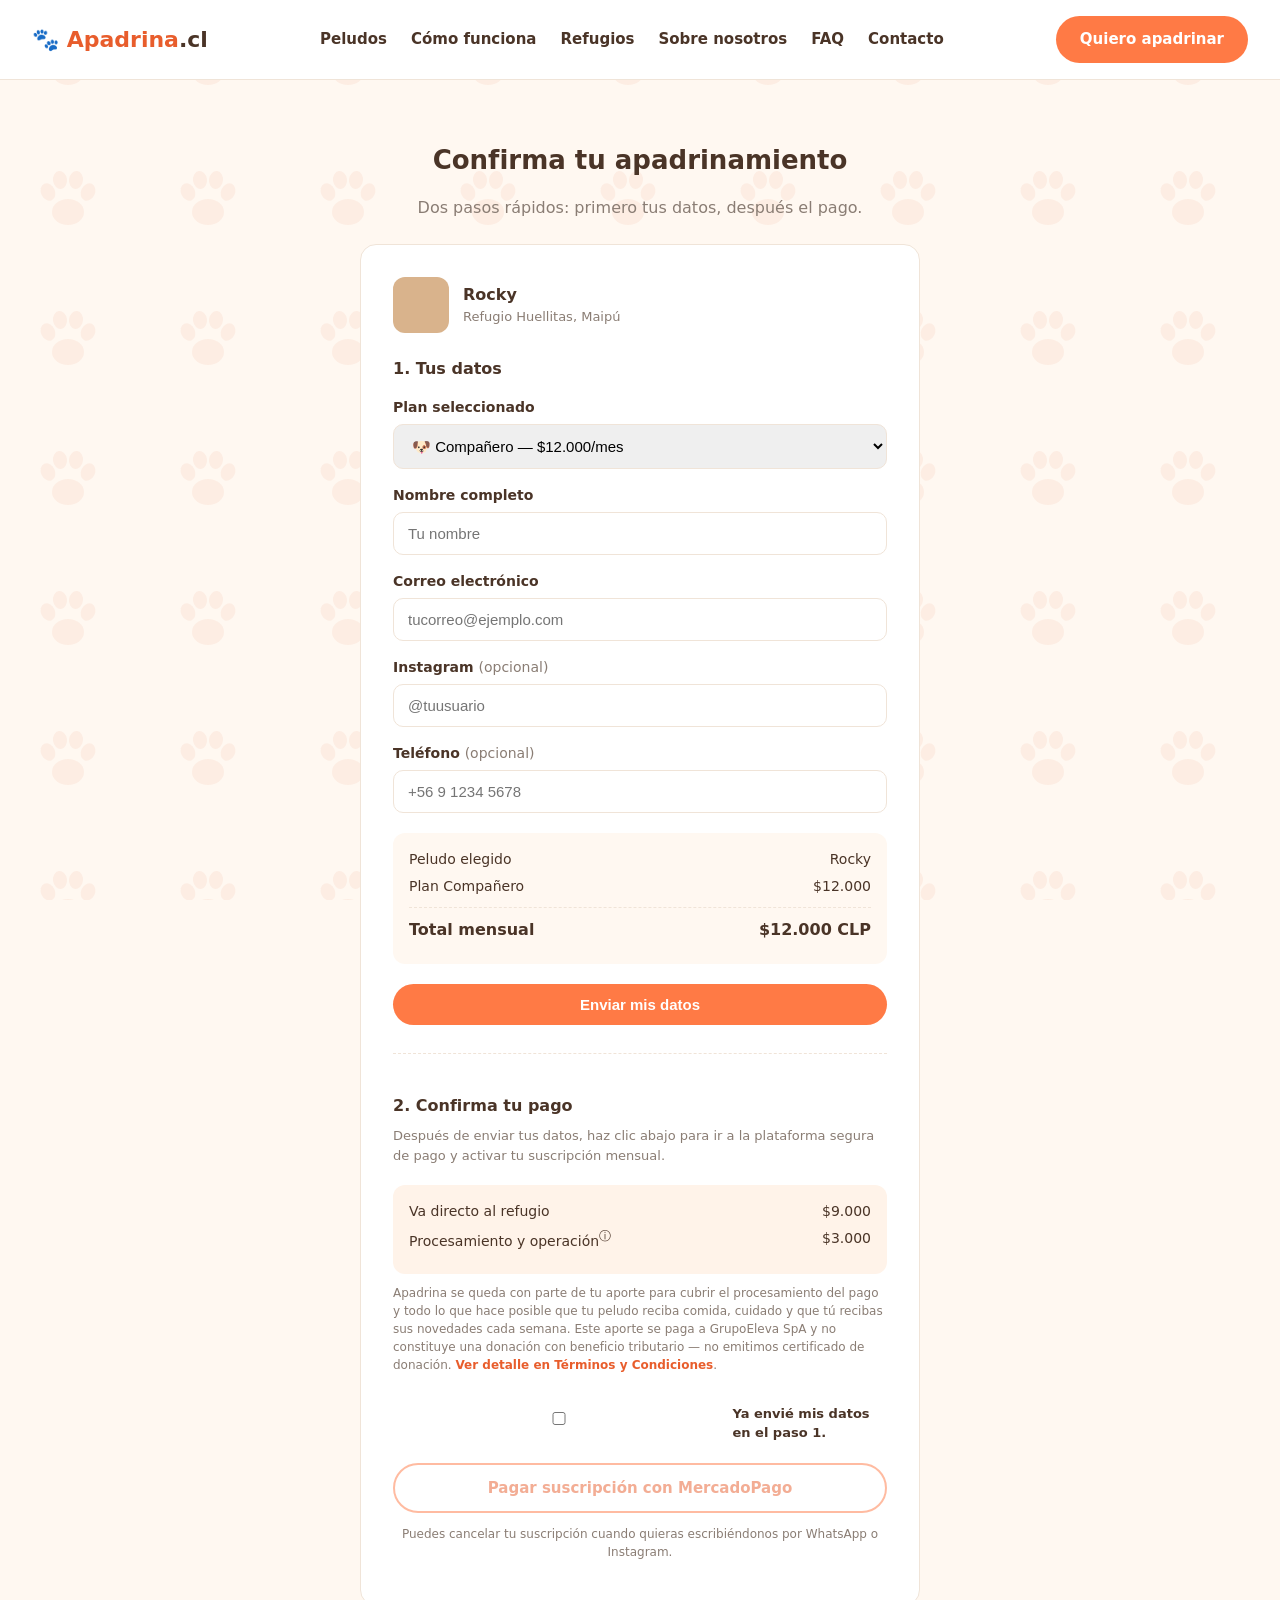
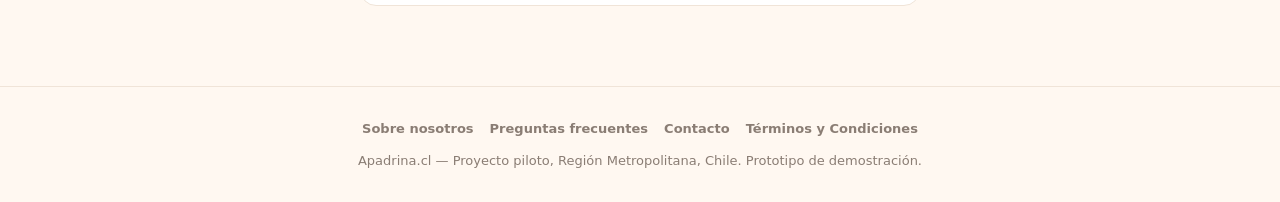
==== commit cd77aaad: "a" ====
--- a/checkout.html
+++ b/checkout.html
@@ -4,6 +4,7 @@
 <meta charset="UTF-8">
 <meta name="viewport" content="width=device-width, initial-scale=1.0">
 <title>Suscribirme — Apadrina</title>
+<meta name="robots" content="noindex, nofollow">
 <link rel="stylesheet" href="style.css">
 <link rel="icon" href="Imagenes/Banners/favicon.png" type="image/png">
 </head>
@@ -63,6 +64,12 @@
       <h3 style="font-size:16px; margin-bottom:8px;">2. Confirma tu pago</h3>
       <p style="font-size:13px; color:var(--gris); margin-top:0;">Después de enviar tus datos, haz clic abajo para ir a la plataforma segura de pago y activar tu suscripción mensual.</p>
 
+      <div class="summary-box" style="background:#FFF3E9;">
+        <div class="summary-row"><span>Va directo al refugio</span><span id="desglose-refugio">$3.750</span></div>
+        <div class="summary-row"><span>Procesamiento y operación<sup style="cursor:help;" title="Incluye la comisión de la pasarela de pago y lo que cubre el funcionamiento de Apadrina: verificación de refugios, envío de actualizaciones semanales, soporte y mantención de la plataforma.">ⓘ</sup></span><span id="desglose-comision">$1.250</span></div>
+      </div>
+      <p style="font-size:12px; color:var(--gris); margin:10px 0 0;">Apadrina se queda con parte de tu aporte para cubrir el procesamiento del pago y todo lo que hace posible que tu peludo reciba comida, cuidado y que tú recibas sus novedades cada semana. Este aporte se paga a GrupoEleva SpA y no constituye una donación con beneficio tributario — no emitimos certificado de donación. <a href="terminos.html" style="color:var(--naranja-oscuro); font-weight:700;">Ver detalle en Términos y Condiciones</a>.</p>
+
       <div class="checkbox-group" style="display:flex; align-items:center; gap:8px; margin:14px 0;">
         <input type="checkbox" id="confirm-data-checkbox">
         <label for="confirm-data-checkbox" style="font-size:13px;">Ya envié mis datos en el paso 1.</label>
@@ -79,11 +86,11 @@
 <script src="animales.js"></script>
 <script src="main.js"></script>
 <script>
-  // Links de suscripción de MercadoPago por nivel (reemplazar cuando estén creados los planes reales)
+  // Links de suscripción de MercadoPago por nivel
   const LINKS_MERCADOPAGO = {
-    'Amigo - $5.000/mes': 'https://link.mercadopago.cl/apadrina-amigo',
-    'Compañero - $12.000/mes': 'https://link.mercadopago.cl/apadrina-companero',
-    'Familia Apadrina - $20.000/mes': 'https://link.mercadopago.cl/apadrina-familia',
+    'Amigo - $5.000/mes': 'https://mpago.la/29Uj55K',
+    'Compañero - $12.000/mes': 'https://mpago.la/2VwfkwC',
+    'Familia Apadrina - $20.000/mes': 'https://mpago.la/1sA7JRd',
   };
 
   const PRECIOS = {
@@ -91,6 +98,17 @@
     'Compañero - $12.000/mes': '$12.000',
     'Familia Apadrina - $20.000/mes': '$20.000',
   };
+
+  // Montos base por plan (CLP), usados para calcular el desglose refugio/comisión.
+  const MONTOS_BASE = {
+    'Amigo - $5.000/mes': 5000,
+    'Compañero - $12.000/mes': 12000,
+    'Familia Apadrina - $20.000/mes': 20000,
+  };
+
+  // Porcentaje que retiene Apadrina para cubrir pasarela de pago + operación
+  // (ver desglose completo y justificación en terminos.html).
+  const PORCENTAJE_COMISION = 0.25;
 
   document.addEventListener('DOMContentLoaded', () => {
     // Lee el perro y el plan desde la URL (ej. checkout.html?id=rocky&perro=Rocky&tier=companero)
@@ -134,6 +152,12 @@
       document.getElementById('resumen-plan-precio').textContent = PRECIOS[planValue];
       document.getElementById('resumen-total').textContent = PRECIOS[planValue] + ' CLP';
 
+      const montoBase = MONTOS_BASE[planValue] || 0;
+      const montoComision = Math.round(montoBase * PORCENTAJE_COMISION);
+      const montoRefugio = montoBase - montoComision;
+      document.getElementById('desglose-refugio').textContent = '$' + montoRefugio.toLocaleString('es-CL');
+      document.getElementById('desglose-comision').textContent = '$' + montoComision.toLocaleString('es-CL');
+
       const btnPagar = document.getElementById('btn-pagar');
       btnPagar.href = LINKS_MERCADOPAGO[planValue];
     }
--- a/style.css
+++ b/style.css
@@ -10,6 +10,34 @@
 }
 
 * { box-sizing: border-box; }
+
+/* Animación de aparición al hacer scroll (ver initializeScrollReveal en main.js) */
+.reveal {
+  opacity: 0;
+  transform: translateY(24px);
+  transition: opacity 0.6s ease, transform 0.6s ease;
+}
+
+.reveal-visible {
+  opacity: 1;
+  transform: translateY(0);
+}
+
+/* Efecto cascada: los hijos directos de un grid/carrusel con "reveal"
+   aparecen uno después del otro en vez de todos a la vez. */
+.reveal-visible.grid > *,
+.reveal-visible .carrusel-track > *,
+.reveal-visible .pasos-emocion > * {
+  transition-delay: calc(var(--reveal-index, 0) * 0.08s);
+}
+
+@media (prefers-reduced-motion: reduce) {
+  .reveal {
+    opacity: 1;
+    transform: none;
+    transition: none;
+  }
+}
 
 body {
   margin: 0;
@@ -577,6 +605,82 @@
   color: var(--marron);
 }
 
+/* Página de Gracias (post-suscripción) */
+.gracias-hero {
+  position: relative;
+  min-height: 520px;
+  display: flex;
+  align-items: center;
+  justify-content: center;
+  text-align: center;
+  background-size: cover;
+  background-position: center;
+  background-image: url('Imagenes/Banners/bannersperritos.png');
+  overflow: hidden;
+}
+
+.gracias-overlay {
+  position: absolute;
+  inset: 0;
+  background: linear-gradient(180deg, rgba(74,52,39,0.55) 0%, rgba(74,52,39,0.8) 100%);
+}
+
+.gracias-content {
+  position: relative;
+  z-index: 3;
+  padding: 24px;
+  max-width: 560px;
+  color: #fff;
+}
+
+.gracias-content .badge {
+  background: rgba(255,255,255,0.15);
+  color: #fff;
+}
+
+.gracias-content h1 {
+  font-size: 36px;
+  margin: 0 0 14px;
+  text-shadow: 0 2px 12px rgba(0,0,0,0.35);
+}
+
+.gracias-content p {
+  font-size: 16px;
+  color: rgba(255,255,255,0.92);
+  margin: 0 0 28px;
+}
+
+.gracias-botones {
+  display: flex;
+  flex-direction: column;
+  gap: 12px;
+  max-width: 340px;
+  margin: 0 auto;
+}
+
+/* Confeti CSS puro: piezas cayendo desde arriba de la sección */
+.confeti-wrap {
+  position: absolute;
+  inset: 0;
+  overflow: hidden;
+  pointer-events: none;
+  z-index: 2;
+}
+
+.confeti-pieza {
+  position: absolute;
+  top: -20px;
+  width: 10px;
+  height: 16px;
+  opacity: 0.9;
+  animation: caer-confeti linear infinite;
+}
+
+@keyframes caer-confeti {
+  0% { transform: translateY(-20px) rotate(0deg); opacity: 1; }
+  100% { transform: translateY(560px) rotate(360deg); opacity: 0.4; }
+}
+
 .tier ul.lista-beneficios li::before {
   content: "✓";
   color: var(--verde);
@@ -595,36 +699,63 @@
 
 .dog-hero {
   display: grid;
-  grid-template-columns: 1fr 1fr;
-  gap: 40px;
-  align-items: start;
+  grid-template-columns: 1.1fr 1fr;
+  gap: 48px;
+  align-items: center;
+  padding: 8px 0 32px;
 }
 
 .dog-photo {
+  position: relative;
   width: 100%;
-  height: 380px;
+  height: 420px;
   border-radius: var(--radius);
   background-size: cover;
   background-position: center;
-}
+  background-color: #FFF3E9;
+  box-shadow: 0 20px 40px rgba(74, 52, 39, 0.16);
+  border: 6px solid #fff;
+}
+
+.dog-hero-info { padding-top: 4px; }
+
+.dog-hero-info h1 { font-size: 34px; line-height: 1.15; }
 
 .stat-box {
   display: flex;
-  gap: 16px;
-  margin: 20px 0;
+  gap: 14px;
+  margin: 22px 0;
 }
 
 .stat {
   background: #fff;
   border: 1px solid var(--borde);
   border-radius: 12px;
-  padding: 14px 18px;
+  padding: 16px 14px;
   flex: 1;
   text-align: center;
-}
-
-.stat b { display: block; font-size: 20px; color: var(--naranja-oscuro); }
-.stat span { font-size: 12px; color: var(--gris); }
+  box-shadow: 0 6px 16px rgba(74, 52, 39, 0.05);
+}
+
+.stat b { display: block; font-size: 21px; color: var(--naranja-oscuro); }
+.stat span { font-size: 11.5px; color: var(--gris); }
+
+.texto-aporte-box {
+  background: linear-gradient(160deg, #FFF3E9 0%, #fff 100%);
+  border: 1px solid var(--borde);
+  border-radius: 12px;
+  padding: 16px 18px;
+  font-size: 14px;
+  color: var(--marron);
+  margin-top: 4px;
+}
+
+/* Sección "Conoce otros peludos" al final del perfil */
+.otros-peludos-section {
+  border-top: 1px solid var(--borde);
+  padding-top: 8px;
+  margin-top: 12px;
+}
 
 .form-box {
   background: #fff;
@@ -800,6 +931,10 @@
   .hero-banner-content h1 { font-size: 28px; }
   .hero-banner-content p { font-size: 15px; }
 
+  .gracias-hero { min-height: 460px; background-image: url('Imagenes/Banners/bannersperritoscelular.png'); }
+  .gracias-content h1 { font-size: 27px; }
+  .gracias-content p { font-size: 15px; }
+
   .container { padding: 28px 16px; }
 
   .grid { grid-template-columns: 1fr; gap: 16px; }
@@ -818,8 +953,9 @@
 
   .section-title { font-size: 21px; }
 
-  .dog-hero, .dash-layout { grid-template-columns: 1fr; }
-  .dog-photo { height: 220px; }
+  .dog-hero, .dash-layout { grid-template-columns: 1fr; gap: 24px; }
+  .dog-photo { height: 260px; border-width: 4px; }
+  .dog-hero-info h1 { font-size: 26px; }
 
   .stat-box { flex-wrap: wrap; }
   .stat { min-width: 45%; }
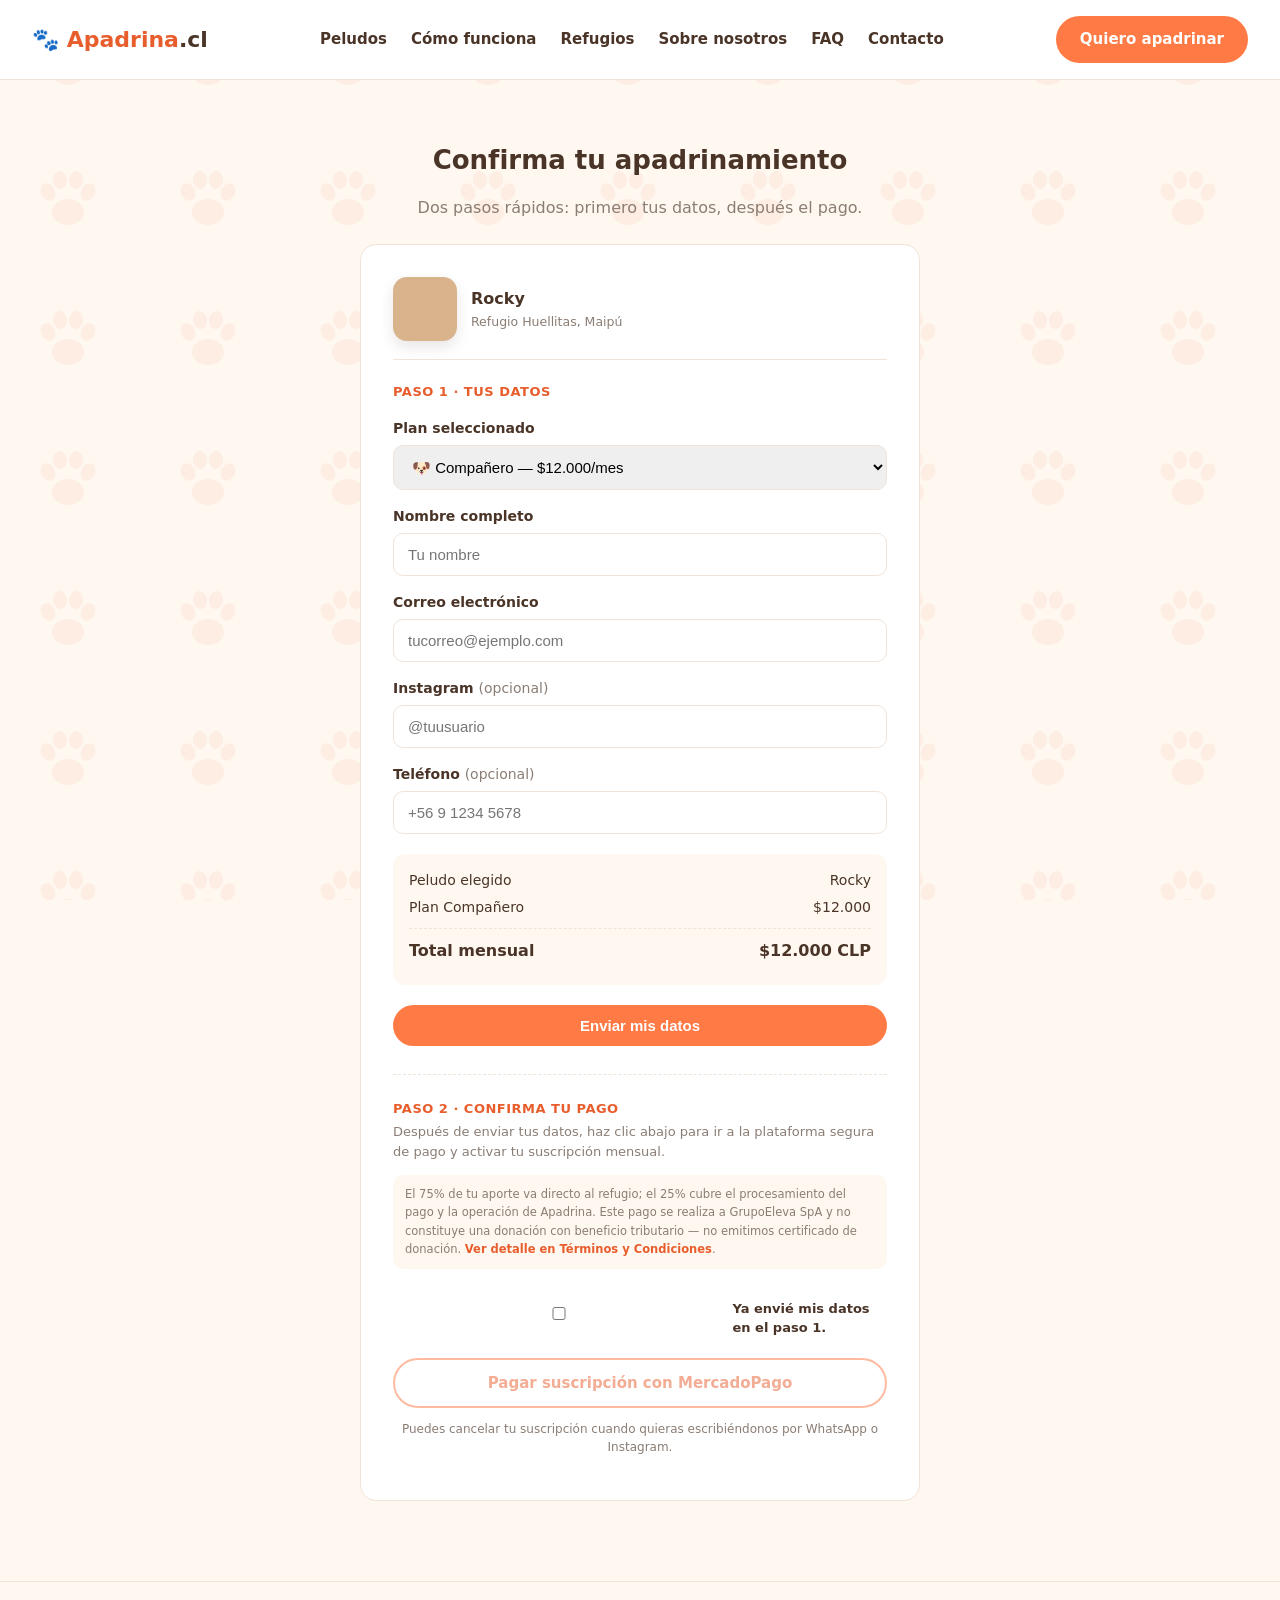
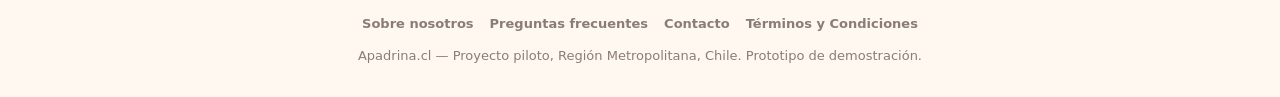
==== commit 43b0904b: "miau" ====
--- a/checkout.html
+++ b/checkout.html
@@ -17,16 +17,16 @@
   <p class="section-sub" style="text-align:center;">Dos pasos rápidos: primero tus datos, después el pago.</p>
 
   <div class="form-box" style="max-width:560px;">
-    <div style="display:flex; align-items:center; gap:14px;">
-      <div id="perro-foto" style="width:56px;height:56px;border-radius:12px;background-color:#D9B38C;background-size:cover;background-position:center;"></div>
+    <div class="checkout-animal-header">
+      <div id="perro-foto" class="checkout-animal-foto"></div>
       <div>
-        <b id="perro-nombre">Rocky</b>
-        <div style="font-size:13px;color:var(--gris);" id="perro-refugio">Refugio Huellitas, Maipú</div>
+        <div class="checkout-animal-nombre"><b id="perro-nombre">Rocky</b></div>
+        <div class="checkout-animal-refugio" id="perro-refugio">Refugio Huellitas, Maipú</div>
       </div>
     </div>
 
     <!-- PASO 1: Formulario de datos -->
-    <h3 style="margin-top:24px; font-size:16px;">1. Tus datos</h3>
+    <h3 class="checkout-paso-titulo">Paso 1 · Tus datos</h3>
     <form id="checkout-form" action="https://formspree.io/f/mgawyrad" method="POST">
       <input type="hidden" name="perro" id="input-perro" value="Rocky">
       <input type="hidden" name="plan" id="input-plan" value="Compañero - $12.000/mes">
@@ -61,14 +61,12 @@
 
     <!-- PASO 2: Pago (se habilita después de enviar el formulario) -->
     <div id="paso-pago" style="margin-top:28px; padding-top:24px; border-top:1px dashed var(--borde);">
-      <h3 style="font-size:16px; margin-bottom:8px;">2. Confirma tu pago</h3>
-      <p style="font-size:13px; color:var(--gris); margin-top:0;">Después de enviar tus datos, haz clic abajo para ir a la plataforma segura de pago y activar tu suscripción mensual.</p>
+      <h3 class="checkout-paso-titulo" style="margin-top:0;">Paso 2 · Confirma tu pago</h3>
+      <p style="font-size:13px; color:var(--gris); margin-top:4px;">Después de enviar tus datos, haz clic abajo para ir a la plataforma segura de pago y activar tu suscripción mensual.</p>
 
-      <div class="summary-box" style="background:#FFF3E9;">
-        <div class="summary-row"><span>Va directo al refugio</span><span id="desglose-refugio">$3.750</span></div>
-        <div class="summary-row"><span>Procesamiento y operación<sup style="cursor:help;" title="Incluye la comisión de la pasarela de pago y lo que cubre el funcionamiento de Apadrina: verificación de refugios, envío de actualizaciones semanales, soporte y mantención de la plataforma.">ⓘ</sup></span><span id="desglose-comision">$1.250</span></div>
-      </div>
-      <p style="font-size:12px; color:var(--gris); margin:10px 0 0;">Apadrina se queda con parte de tu aporte para cubrir el procesamiento del pago y todo lo que hace posible que tu peludo reciba comida, cuidado y que tú recibas sus novedades cada semana. Este aporte se paga a GrupoEleva SpA y no constituye una donación con beneficio tributario — no emitimos certificado de donación. <a href="terminos.html" style="color:var(--naranja-oscuro); font-weight:700;">Ver detalle en Términos y Condiciones</a>.</p>
+      <p class="disclaimer-legal">
+        El 75% de tu aporte va directo al refugio; el 25% cubre el procesamiento del pago y la operación de Apadrina. Este pago se realiza a GrupoEleva SpA y no constituye una donación con beneficio tributario — no emitimos certificado de donación. <a href="terminos.html">Ver detalle en Términos y Condiciones</a>.
+      </p>
 
       <div class="checkbox-group" style="display:flex; align-items:center; gap:8px; margin:14px 0;">
         <input type="checkbox" id="confirm-data-checkbox">
@@ -98,17 +96,6 @@
     'Compañero - $12.000/mes': '$12.000',
     'Familia Apadrina - $20.000/mes': '$20.000',
   };
-
-  // Montos base por plan (CLP), usados para calcular el desglose refugio/comisión.
-  const MONTOS_BASE = {
-    'Amigo - $5.000/mes': 5000,
-    'Compañero - $12.000/mes': 12000,
-    'Familia Apadrina - $20.000/mes': 20000,
-  };
-
-  // Porcentaje que retiene Apadrina para cubrir pasarela de pago + operación
-  // (ver desglose completo y justificación en terminos.html).
-  const PORCENTAJE_COMISION = 0.25;
 
   document.addEventListener('DOMContentLoaded', () => {
     // Lee el perro y el plan desde la URL (ej. checkout.html?id=rocky&perro=Rocky&tier=companero)
@@ -152,12 +139,6 @@
       document.getElementById('resumen-plan-precio').textContent = PRECIOS[planValue];
       document.getElementById('resumen-total').textContent = PRECIOS[planValue] + ' CLP';
 
-      const montoBase = MONTOS_BASE[planValue] || 0;
-      const montoComision = Math.round(montoBase * PORCENTAJE_COMISION);
-      const montoRefugio = montoBase - montoComision;
-      document.getElementById('desglose-refugio').textContent = '$' + montoRefugio.toLocaleString('es-CL');
-      document.getElementById('desglose-comision').textContent = '$' + montoComision.toLocaleString('es-CL');
-
       const btnPagar = document.getElementById('btn-pagar');
       btnPagar.href = LINKS_MERCADOPAGO[planValue];
     }
--- a/style.css
+++ b/style.css
@@ -579,6 +579,51 @@
 .refugio-card h3 { margin: 0 0 4px; font-size: 19px; }
 .refugio-card .meta { color: var(--gris); font-size: 13px; margin-bottom: 12px; }
 .refugio-card p { font-size: 14px; color: var(--marron); margin: 0 0 18px; line-height: 1.55; }
+
+/* Checkout: encabezado con foto del peludo */
+.checkout-animal-header {
+  display: flex;
+  align-items: center;
+  gap: 14px;
+  padding-bottom: 18px;
+  border-bottom: 1px solid var(--borde);
+}
+
+.checkout-animal-foto {
+  width: 64px;
+  height: 64px;
+  border-radius: 14px;
+  background-color: #D9B38C;
+  background-size: cover;
+  background-position: center;
+  box-shadow: 0 6px 14px rgba(74, 52, 39, 0.12);
+  flex-shrink: 0;
+}
+
+.checkout-animal-nombre { font-size: 16px; }
+.checkout-animal-refugio { font-size: 12.5px; color: var(--gris); margin-top: 2px; }
+
+.checkout-paso-titulo {
+  margin: 22px 0 4px;
+  font-size: 13px;
+  font-weight: 800;
+  letter-spacing: 0.5px;
+  text-transform: uppercase;
+  color: var(--naranja-oscuro);
+}
+
+/* Disclaimer legal discreto (checkout y otros formularios) */
+.disclaimer-legal {
+  font-size: 11.5px;
+  color: var(--gris);
+  line-height: 1.6;
+  margin: 14px 0 0;
+  padding: 10px 12px;
+  background: var(--crema);
+  border-radius: 10px;
+}
+
+.disclaimer-legal a { color: var(--naranja-oscuro); font-weight: 700; }
 
 /* Beneficios por plan (perfil-perro.html) */
 .tier-beneficios-label {
